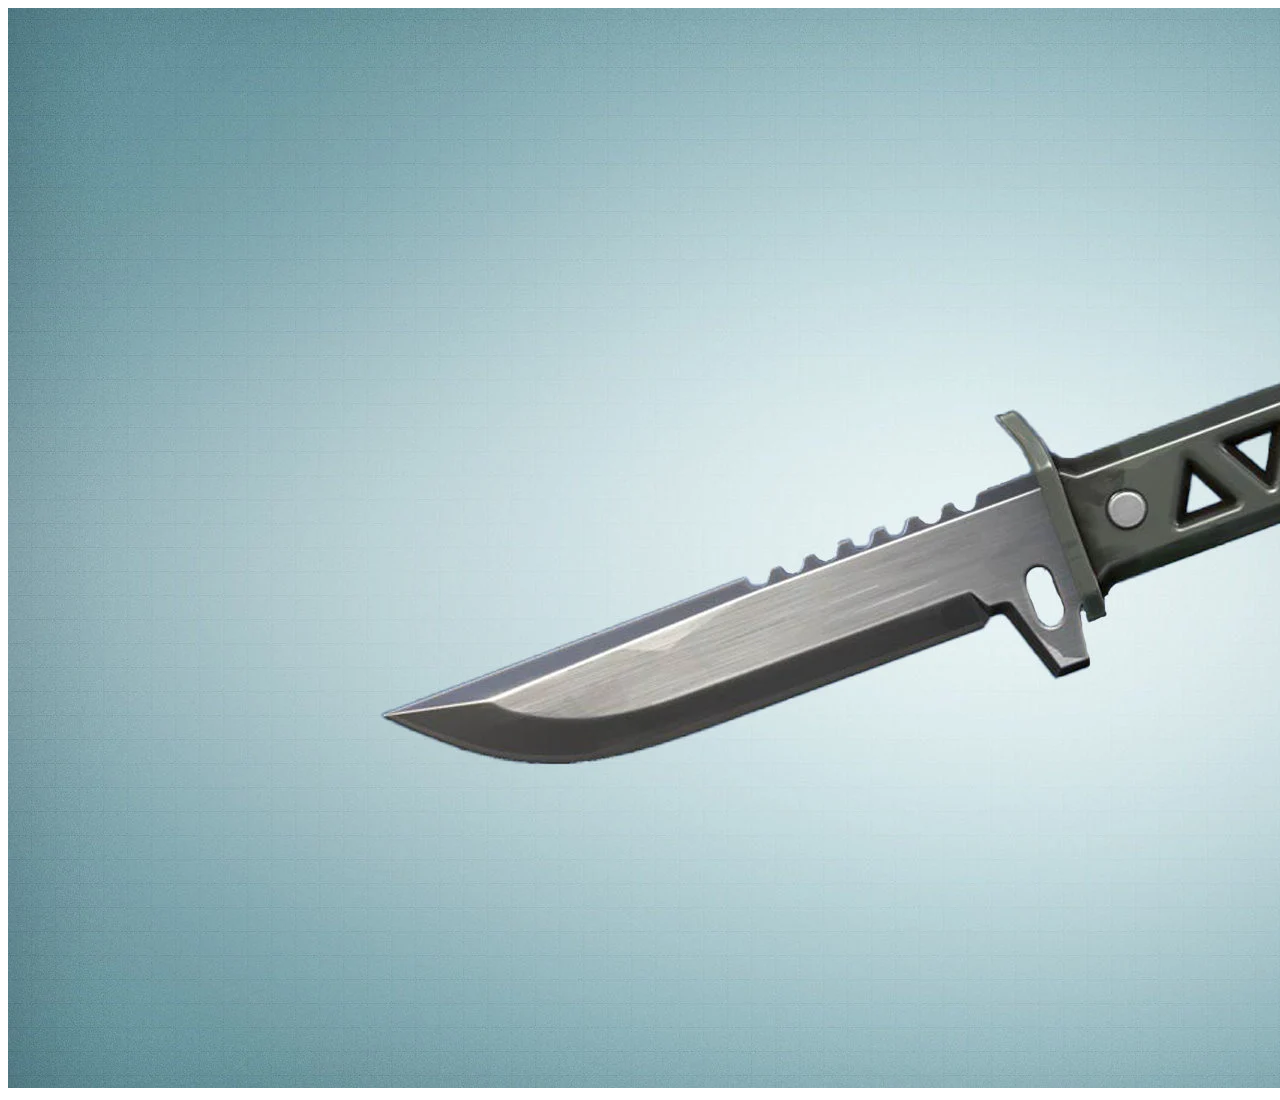
==== sasadasda.html @ 1ef0bf79 "wazaaaaaa" ====
<!DOCTYPE html>
<html lang="en">
<head>
    <meta charset="UTF-8">
    <meta name="viewport" content="width=device-width, initial-scale=1.0">
    <title>Document</title>
</head>
<body>
    <img src="chuchillo.jpg" alt="pija 
    ">
</body>
</html>
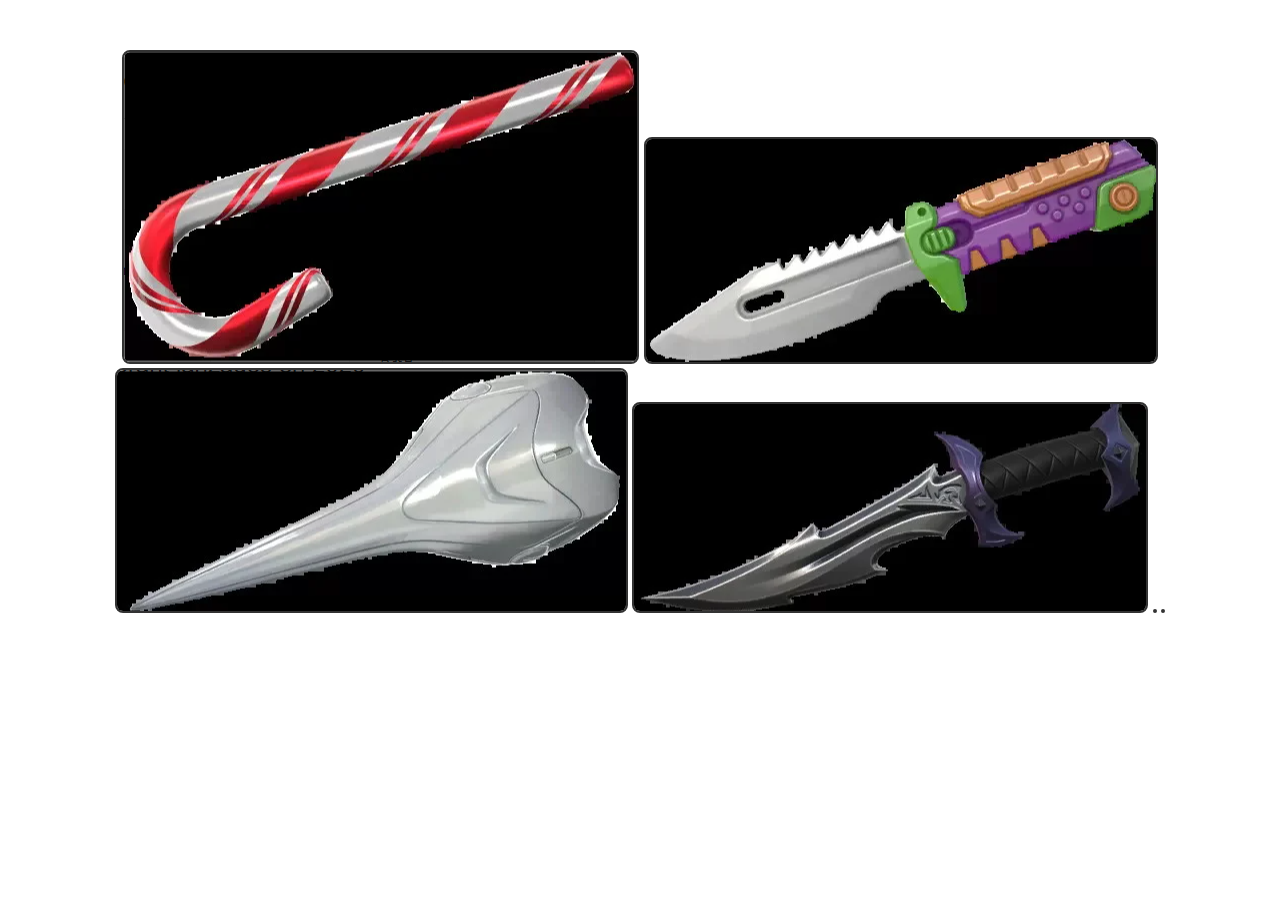
==== commit 2c4d9e8f: "aca esta tomi, te pase por discord las imagenes ( acordate cambiarle el nombre, ademas no estan todo" ====
--- a/sasadasda.html
+++ b/sasadasda.html
@@ -1,12 +1,30 @@
 <!DOCTYPE html>
 <html lang="en">
 <head>
+    <link rel="stylesheet" href="styles.css">
     <meta charset="UTF-8">
     <meta name="viewport" content="width=device-width, initial-scale=1.0">
     <title>Document</title>
+    <style>body {
+        font-family: Arial, sans-serif;
+        text-align: center;
+        margin: 50px;
+    }
+    img {
+        max-width: 100%; 
+        height: auto;    
+        border: 2px solid #333; 
+        border-radius: 8px; 
+    }</style>
+    
 </head>
 <body>
-    <img src="chuchillo.jpg" alt="pija 
-    ">
+    <img src="bsc.png" alt="baston de caramelo">
+    <img src="blastX.png" alt="cuchillo blastX">
+    <img src="ion.png" alt="garra ion">
+    <img src="daga reaver.png" alt="daga reaver">
+    <img src="" alt="">
+    <img src="" alt="">
+    <script src="script.js"></script>
 </body>
 </html>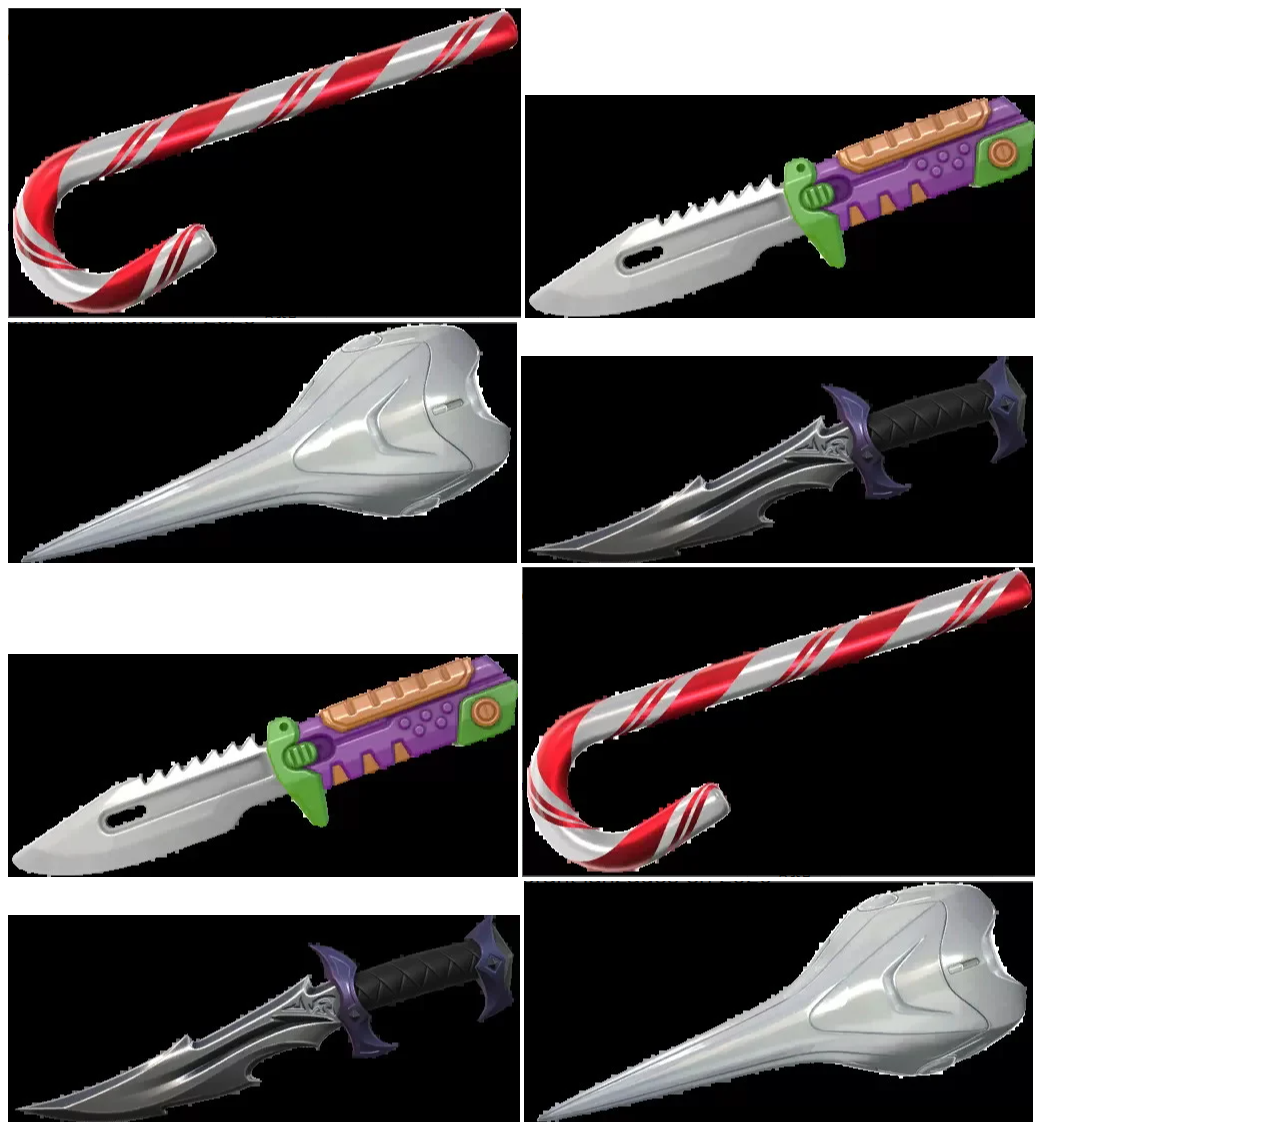
==== commit 12d282b7: "litou" ====
--- a/sasadasda.html
+++ b/sasadasda.html
@@ -5,26 +5,17 @@
     <meta charset="UTF-8">
     <meta name="viewport" content="width=device-width, initial-scale=1.0">
     <title>Document</title>
-    <style>body {
-        font-family: Arial, sans-serif;
-        text-align: center;
-        margin: 50px;
-    }
-    img {
-        max-width: 100%; 
-        height: auto;    
-        border: 2px solid #333; 
-        border-radius: 8px; 
-    }</style>
-    
+
 </head>
 <body>
     <img src="bsc.png" alt="baston de caramelo">
     <img src="blastX.png" alt="cuchillo blastX">
     <img src="ion.png" alt="garra ion">
     <img src="daga reaver.png" alt="daga reaver">
-    <img src="" alt="">
-    <img src="" alt="">
-    <script src="script.js"></script>
+    <img src="blastX.png" alt="blastX">
+    <img src="bsc.png" alt="bsc">
+    <img src="daga reaver.png" alt="daga reaver ">
+    <img src="ion.png" alt="ion">
+    <script src="script.js"></script>   
 </body>
 </html>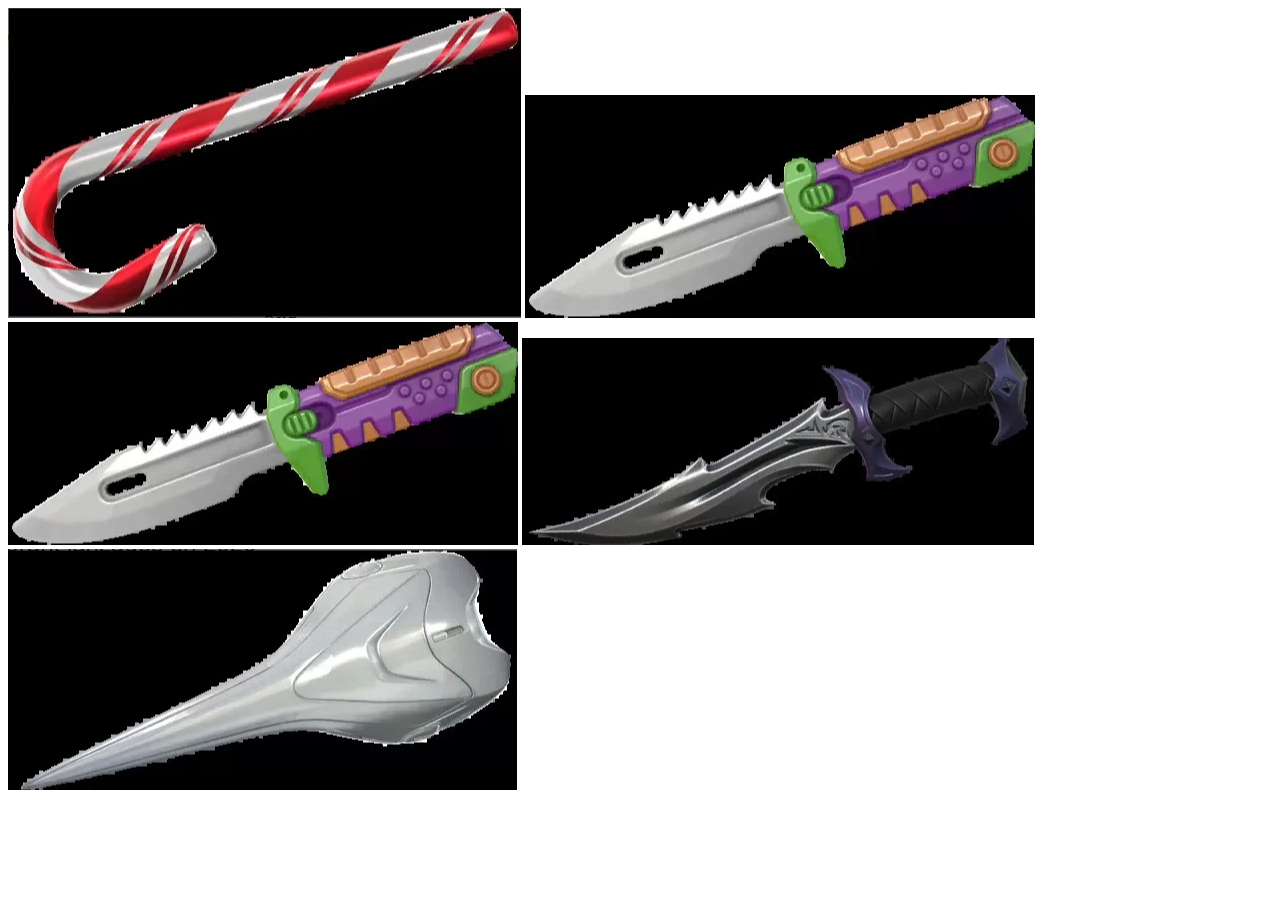
==== commit 43e85e4e: "asdasdasd" ====
--- a/sasadasda.html
+++ b/sasadasda.html
@@ -10,10 +10,10 @@
 <body>
     <img src="bsc.png" alt="baston de caramelo">
     <img src="blastX.png" alt="cuchillo blastX">
-    <img src="ion.png" alt="garra ion">
-    <img src="daga reaver.png" alt="daga reaver">
+    
+    
     <img src="blastX.png" alt="blastX">
-    <img src="bsc.png" alt="bsc">
+
     <img src="daga reaver.png" alt="daga reaver ">
     <img src="ion.png" alt="ion">
     <script src="script.js"></script>   
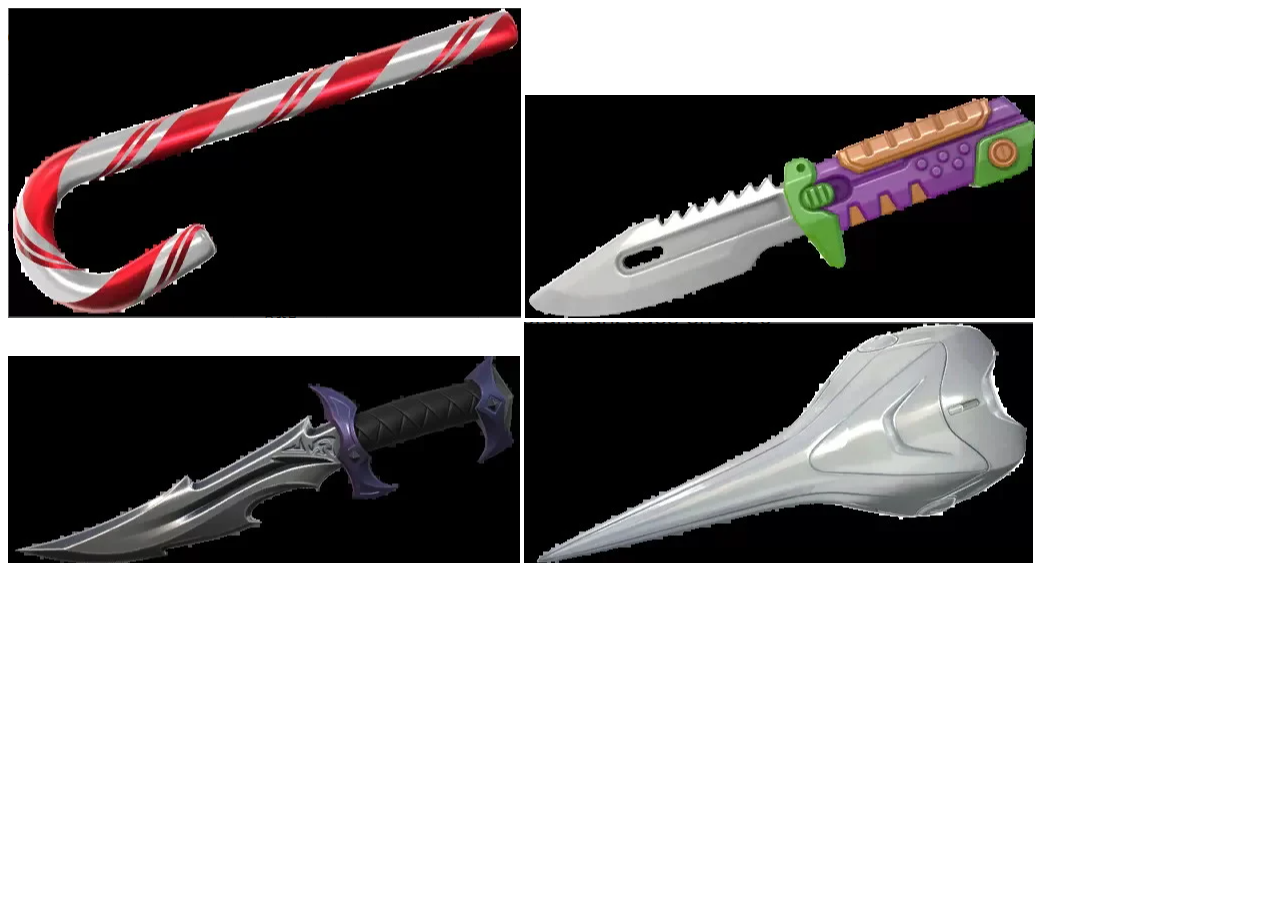
==== commit ce4ee320: "nuevo v2" ====
--- a/sasadasda.html
+++ b/sasadasda.html
@@ -8,12 +8,8 @@
 
 </head>
 <body>
-    <img src="bsc.png" alt="baston de caramelo">
-    <img src="blastX.png" alt="cuchillo blastX">
-    
-    
+    <img src="bsc.png" alt="baston de caramelo">    
     <img src="blastX.png" alt="blastX">
-
     <img src="daga reaver.png" alt="daga reaver ">
     <img src="ion.png" alt="ion">
     <script src="script.js"></script>   
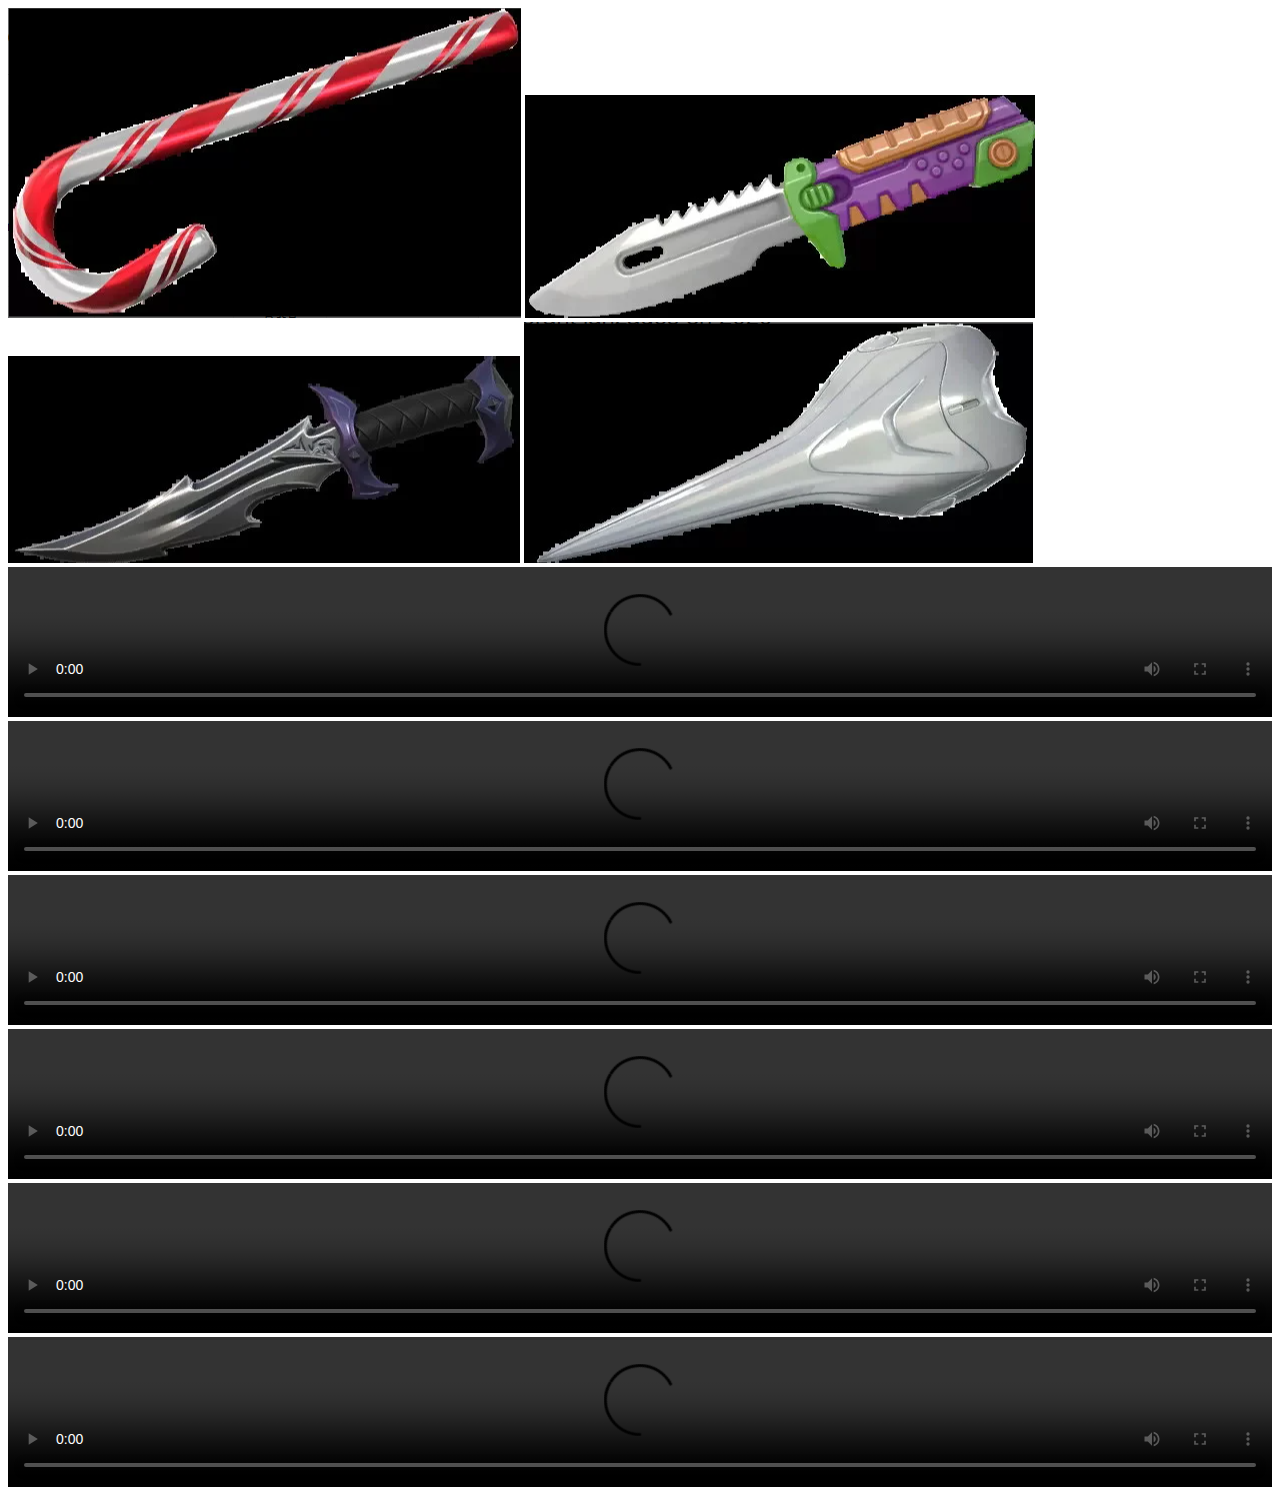
==== commit 21105e4c: "litoooo" ====
--- a/sasadasda.html
+++ b/sasadasda.html
@@ -12,6 +12,44 @@
     <img src="blastX.png" alt="blastX">
     <img src="daga reaver.png" alt="daga reaver ">
     <img src="ion.png" alt="ion">
+</video>
+
+<video width="100%" controls>
+  <source src="https://www.youtube.com/results?search_query=daga+rea+ver+valorant%5D" type="video/mp4">
+
+</video>
+
+<video width="100%" controls>
+  <source src="" type="video/mp4">
+  
+
+</video>
+
+<video width="100%" controls>
+  <source src="" type="video/mp4">
+  
+
+</video>
+
+<video width="100%" controls>
+  <source src="" type="video/mp4">
+
+</video>
+
+<video width="100%" controls>
+  <source src="" type="video/mp4">
+
+</video>
+
+<video width="100%" controls>
+  <source src="" type="video/mp4">
+
+</video>
+
+
+  
+
+</video>
     <script src="script.js"></script>   
 </body>
 </html>